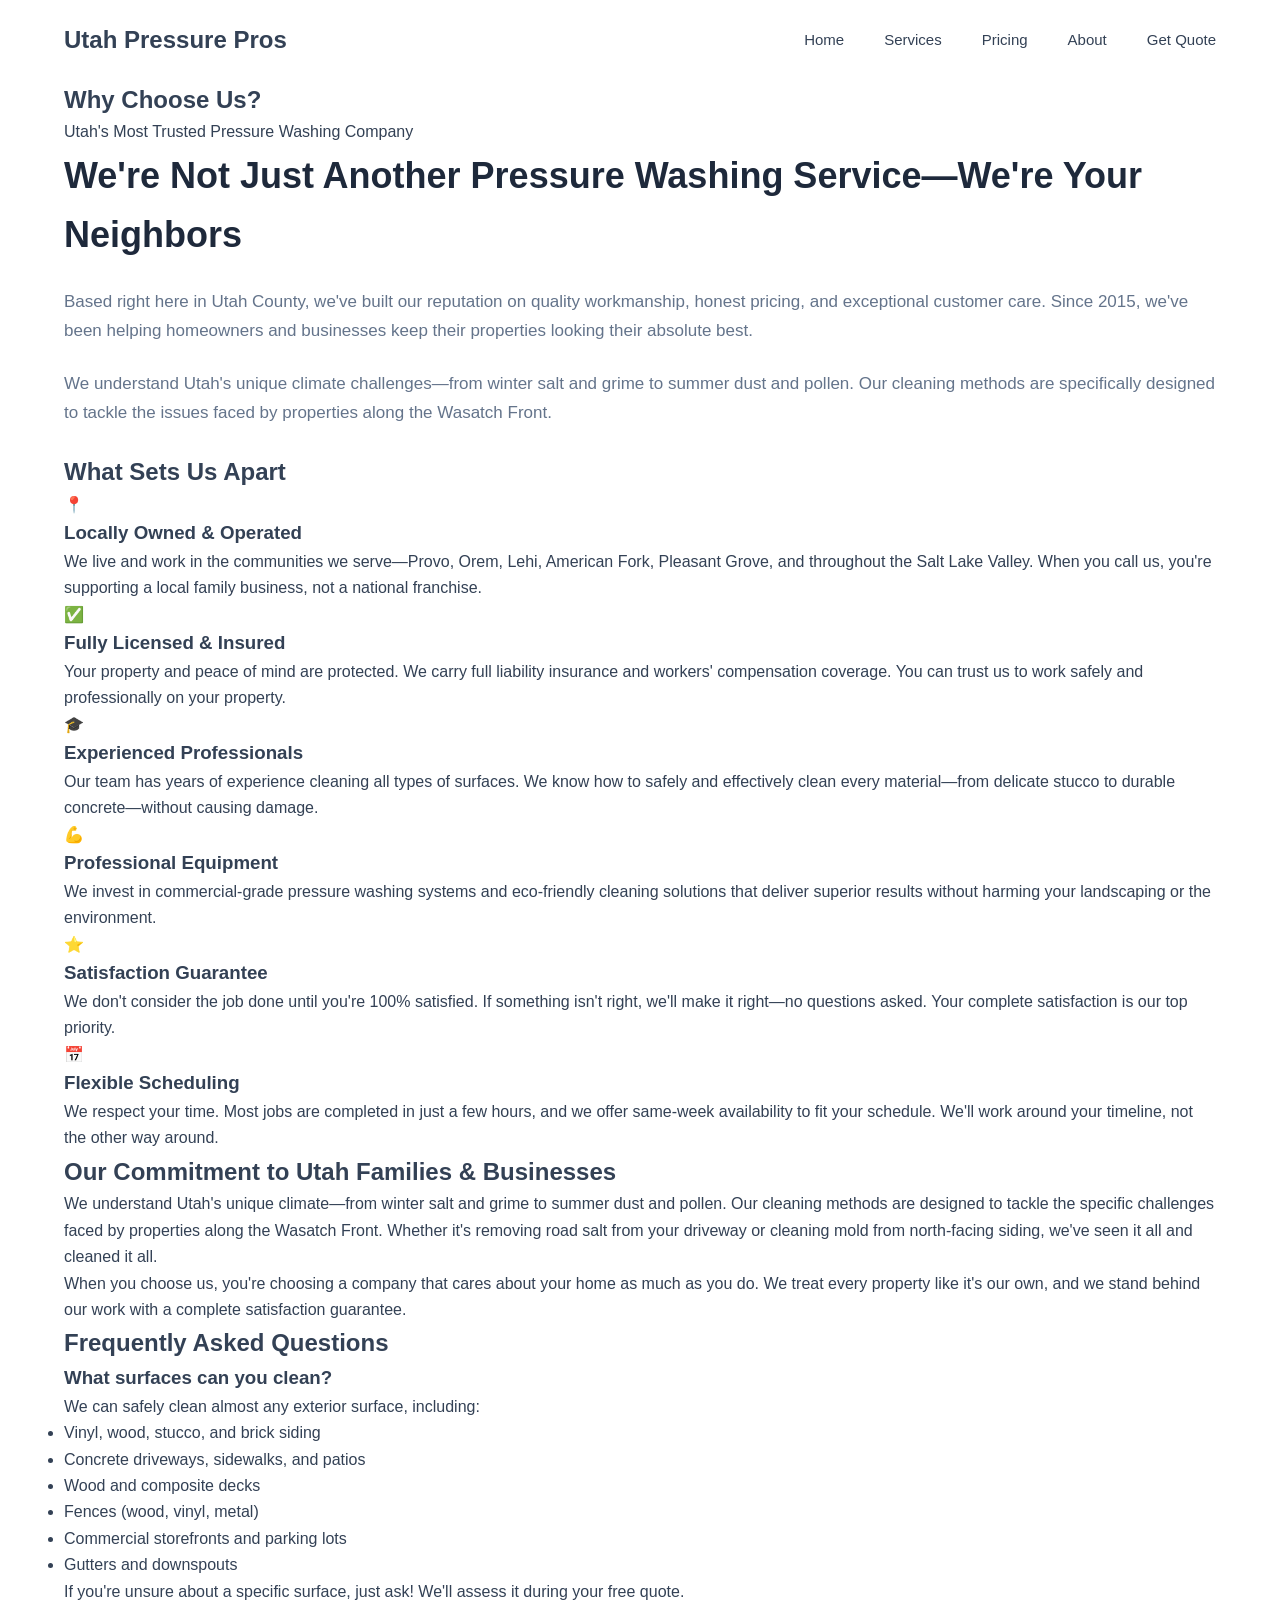
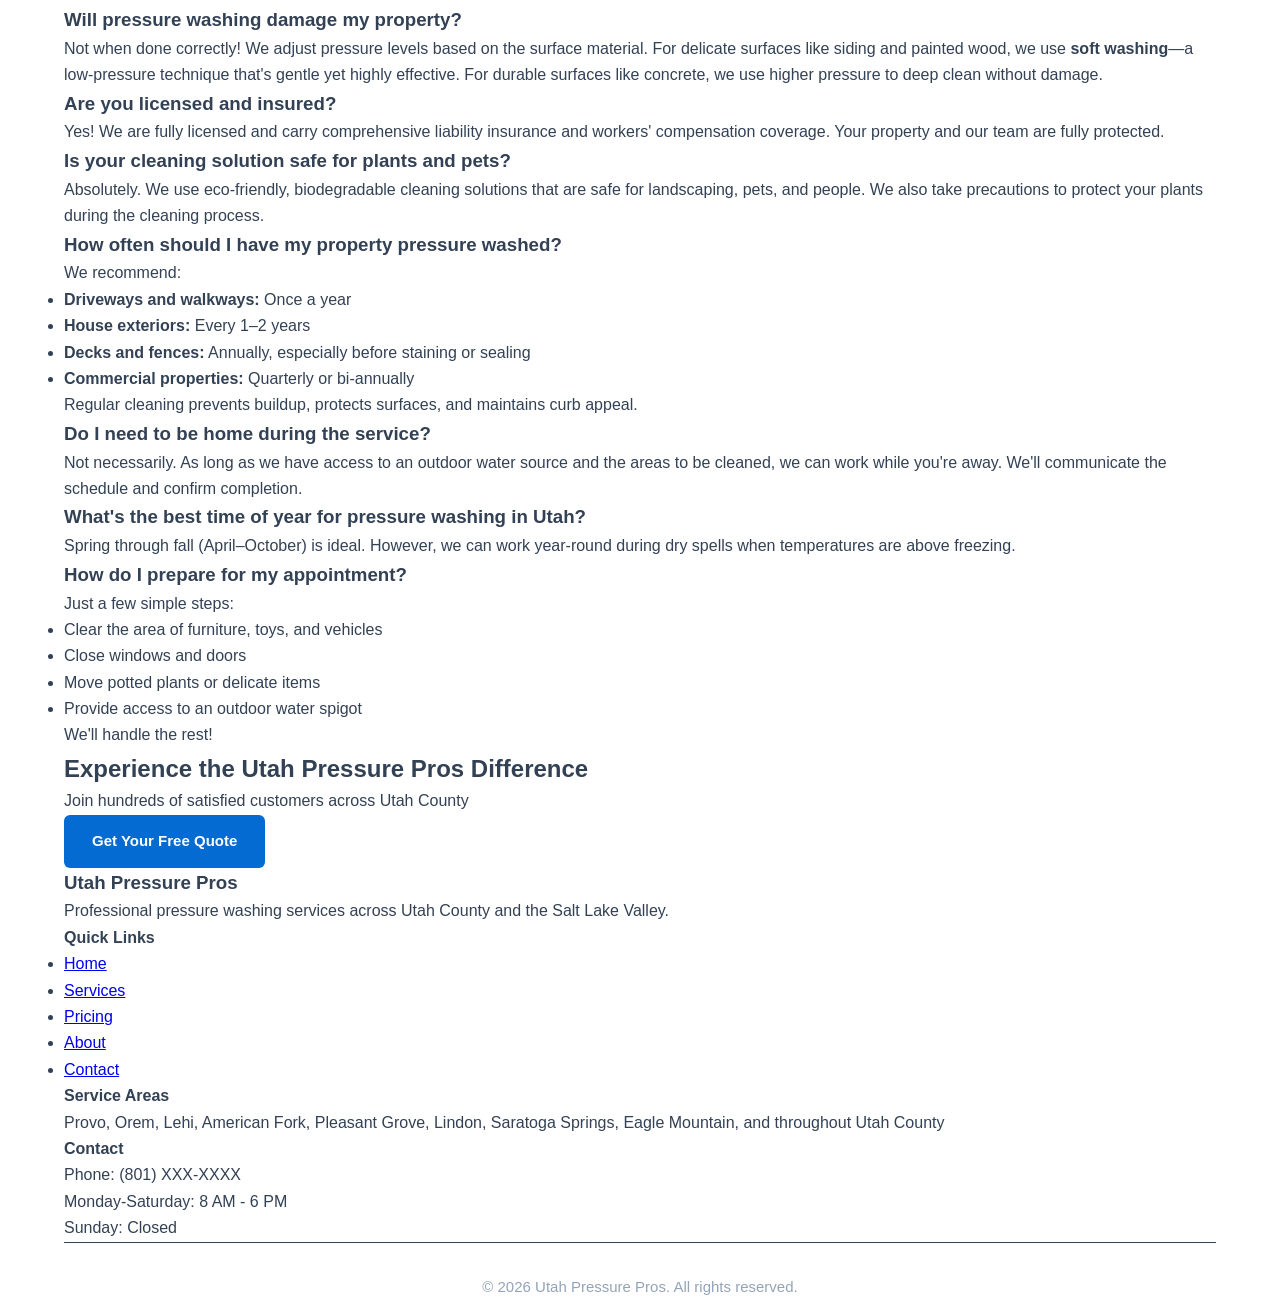
==== about.html @ 3e93fe39 "Initial commit - Utah Pressure Pros website - Professional pressure washing website for Utah County " ====
<!DOCTYPE html>
<html lang="en">
<head>
    <meta charset="UTF-8">
    <meta name="viewport" content="width=device-width, initial-scale=1.0">
    <title>About Us | Licensed Pressure Washing Pros in Utah County</title>
    <meta name="description" content="Utah's trusted pressure washing company. Locally owned, fully licensed & insured. Serving Provo, Orem, Lehi & Salt Lake Valley with pride since 2015.">
    <link rel="stylesheet" href="styles.css">
</head>
<body>
    <!-- Navigation -->
    <nav class="navbar">
        <div class="container">
            <div class="nav-brand">
                <h2>Utah Pressure Pros</h2>
            </div>
            <ul class="nav-menu">
                <li><a href="index.html">Home</a></li>
                <li><a href="services.html">Services</a></li>
                <li><a href="pricing.html">Pricing</a></li>
                <li><a href="about.html" class="active">About</a></li>
                <li><a href="contact.html" class="btn-nav">Get Quote</a></li>
            </ul>
        </div>
    </nav>

    <!-- Page Header -->
    <section class="page-header">
        <div class="container">
            <h1>Why Choose Us?</h1>
            <p>Utah's Most Trusted Pressure Washing Company</p>
        </div>
    </section>

    <!-- About Intro -->
    <section class="about-intro">
        <div class="container">
            <div class="about-content">
                <h2>We're Not Just Another Pressure Washing Service—We're Your Neighbors</h2>
                <p class="about-text">Based right here in Utah County, we've built our reputation on quality workmanship, honest pricing, and exceptional customer care. Since 2015, we've been helping homeowners and businesses keep their properties looking their absolute best.</p>
                <p class="about-text">We understand Utah's unique climate challenges—from winter salt and grime to summer dust and pollen. Our cleaning methods are specifically designed to tackle the issues faced by properties along the Wasatch Front.</p>
            </div>
        </div>
    </section>

    <!-- What Sets Us Apart -->
    <section class="sets-apart">
        <div class="container">
            <h2 class="section-title">What Sets Us Apart</h2>
            <div class="features-list">

                <div class="feature-item">
                    <div class="feature-icon-large">📍</div>
                    <div class="feature-content">
                        <h3>Locally Owned & Operated</h3>
                        <p>We live and work in the communities we serve—Provo, Orem, Lehi, American Fork, Pleasant Grove, and throughout the Salt Lake Valley. When you call us, you're supporting a local family business, not a national franchise.</p>
                    </div>
                </div>

                <div class="feature-item">
                    <div class="feature-icon-large">✅</div>
                    <div class="feature-content">
                        <h3>Fully Licensed & Insured</h3>
                        <p>Your property and peace of mind are protected. We carry full liability insurance and workers' compensation coverage. You can trust us to work safely and professionally on your property.</p>
                    </div>
                </div>

                <div class="feature-item">
                    <div class="feature-icon-large">🎓</div>
                    <div class="feature-content">
                        <h3>Experienced Professionals</h3>
                        <p>Our team has years of experience cleaning all types of surfaces. We know how to safely and effectively clean every material—from delicate stucco to durable concrete—without causing damage.</p>
                    </div>
                </div>

                <div class="feature-item">
                    <div class="feature-icon-large">💪</div>
                    <div class="feature-content">
                        <h3>Professional Equipment</h3>
                        <p>We invest in commercial-grade pressure washing systems and eco-friendly cleaning solutions that deliver superior results without harming your landscaping or the environment.</p>
                    </div>
                </div>

                <div class="feature-item">
                    <div class="feature-icon-large">⭐</div>
                    <div class="feature-content">
                        <h3>Satisfaction Guarantee</h3>
                        <p>We don't consider the job done until you're 100% satisfied. If something isn't right, we'll make it right—no questions asked. Your complete satisfaction is our top priority.</p>
                    </div>
                </div>

                <div class="feature-item">
                    <div class="feature-icon-large">📅</div>
                    <div class="feature-content">
                        <h3>Flexible Scheduling</h3>
                        <p>We respect your time. Most jobs are completed in just a few hours, and we offer same-week availability to fit your schedule. We'll work around your timeline, not the other way around.</p>
                    </div>
                </div>

            </div>
        </div>
    </section>

    <!-- Commitment Section -->
    <section class="commitment">
        <div class="container">
            <h2 class="section-title">Our Commitment to Utah Families & Businesses</h2>
            <div class="commitment-content">
                <p>We understand Utah's unique climate—from winter salt and grime to summer dust and pollen. Our cleaning methods are designed to tackle the specific challenges faced by properties along the Wasatch Front. Whether it's removing road salt from your driveway or cleaning mold from north-facing siding, we've seen it all and cleaned it all.</p>
                <p>When you choose us, you're choosing a company that cares about your home as much as you do. We treat every property like it's our own, and we stand behind our work with a complete satisfaction guarantee.</p>
            </div>
        </div>
    </section>

    <!-- FAQ Section -->
    <section class="faq-section">
        <div class="container">
            <h2 class="section-title">Frequently Asked Questions</h2>

            <div class="faq-list">
                <div class="faq-item">
                    <h3>What surfaces can you clean?</h3>
                    <p>We can safely clean almost any exterior surface, including:</p>
                    <ul>
                        <li>Vinyl, wood, stucco, and brick siding</li>
                        <li>Concrete driveways, sidewalks, and patios</li>
                        <li>Wood and composite decks</li>
                        <li>Fences (wood, vinyl, metal)</li>
                        <li>Commercial storefronts and parking lots</li>
                        <li>Gutters and downspouts</li>
                    </ul>
                    <p>If you're unsure about a specific surface, just ask! We'll assess it during your free quote.</p>
                </div>

                <div class="faq-item">
                    <h3>Will pressure washing damage my property?</h3>
                    <p>Not when done correctly! We adjust pressure levels based on the surface material. For delicate surfaces like siding and painted wood, we use <strong>soft washing</strong>—a low-pressure technique that's gentle yet highly effective. For durable surfaces like concrete, we use higher pressure to deep clean without damage.</p>
                </div>

                <div class="faq-item">
                    <h3>Are you licensed and insured?</h3>
                    <p>Yes! We are fully licensed and carry comprehensive liability insurance and workers' compensation coverage. Your property and our team are fully protected.</p>
                </div>

                <div class="faq-item">
                    <h3>Is your cleaning solution safe for plants and pets?</h3>
                    <p>Absolutely. We use eco-friendly, biodegradable cleaning solutions that are safe for landscaping, pets, and people. We also take precautions to protect your plants during the cleaning process.</p>
                </div>

                <div class="faq-item">
                    <h3>How often should I have my property pressure washed?</h3>
                    <p>We recommend:</p>
                    <ul>
                        <li><strong>Driveways and walkways:</strong> Once a year</li>
                        <li><strong>House exteriors:</strong> Every 1–2 years</li>
                        <li><strong>Decks and fences:</strong> Annually, especially before staining or sealing</li>
                        <li><strong>Commercial properties:</strong> Quarterly or bi-annually</li>
                    </ul>
                    <p>Regular cleaning prevents buildup, protects surfaces, and maintains curb appeal.</p>
                </div>

                <div class="faq-item">
                    <h3>Do I need to be home during the service?</h3>
                    <p>Not necessarily. As long as we have access to an outdoor water source and the areas to be cleaned, we can work while you're away. We'll communicate the schedule and confirm completion.</p>
                </div>

                <div class="faq-item">
                    <h3>What's the best time of year for pressure washing in Utah?</h3>
                    <p>Spring through fall (April–October) is ideal. However, we can work year-round during dry spells when temperatures are above freezing.</p>
                </div>

                <div class="faq-item">
                    <h3>How do I prepare for my appointment?</h3>
                    <p>Just a few simple steps:</p>
                    <ul>
                        <li>Clear the area of furniture, toys, and vehicles</li>
                        <li>Close windows and doors</li>
                        <li>Move potted plants or delicate items</li>
                        <li>Provide access to an outdoor water spigot</li>
                    </ul>
                    <p>We'll handle the rest!</p>
                </div>
            </div>
        </div>
    </section>

    <!-- CTA Section -->
    <section class="cta">
        <div class="container">
            <h2>Experience the Utah Pressure Pros Difference</h2>
            <p>Join hundreds of satisfied customers across Utah County</p>
            <a href="contact.html" class="btn btn-primary btn-large">Get Your Free Quote</a>
        </div>
    </section>

    <!-- Footer -->
    <footer class="footer">
        <div class="container">
            <div class="footer-content">
                <div class="footer-section">
                    <h3>Utah Pressure Pros</h3>
                    <p>Professional pressure washing services across Utah County and the Salt Lake Valley.</p>
                </div>
                <div class="footer-section">
                    <h4>Quick Links</h4>
                    <ul>
                        <li><a href="index.html">Home</a></li>
                        <li><a href="services.html">Services</a></li>
                        <li><a href="pricing.html">Pricing</a></li>
                        <li><a href="about.html">About</a></li>
                        <li><a href="contact.html">Contact</a></li>
                    </ul>
                </div>
                <div class="footer-section">
                    <h4>Service Areas</h4>
                    <p>Provo, Orem, Lehi, American Fork, Pleasant Grove, Lindon, Saratoga Springs, Eagle Mountain, and throughout Utah County</p>
                </div>
                <div class="footer-section">
                    <h4>Contact</h4>
                    <p>Phone: (801) XXX-XXXX</p>
                    <p>Monday-Saturday: 8 AM - 6 PM</p>
                    <p>Sunday: Closed</p>
                </div>
            </div>
            <div class="footer-bottom">
                <p>&copy; 2026 Utah Pressure Pros. All rights reserved.</p>
            </div>
        </div>
    </footer>
</body>
</html>
---- styles.css ----
/* Reset & Base Styles */
* {
    margin: 0;
    padding: 0;
    box-sizing: border-box;
}

html {
    scroll-behavior: smooth;
}

body {
    font-family: -apple-system, BlinkMacSystemFont, 'Segoe UI', Roboto, 'Helvetica Neue', Arial, sans-serif;
    line-height: 1.65;
    color: #334155;
    background-color: #ffffff;
}

.container {
    max-width: 1200px;
    margin: 0 auto;
    padding: 0 24px;
}

/* Navigation */
.main-header {
    background: #ffffff;
    box-shadow: 0 2px 8px rgba(0, 0, 0, 0.08);
    position: sticky;
    top: 0;
    z-index: 1000;
}

.navbar {
    padding: 1.25rem 0;
}

.navbar .container {
    display: flex;
    justify-content: space-between;
    align-items: center;
}

.nav-brand {
    display: flex;
    flex-direction: column;
}

.logo {
    font-size: 1.75rem;
    font-weight: 700;
    color: #046bd2;
    margin-bottom: 0.25rem;
}

.tagline {
    font-size: 0.875rem;
    color: #64748b;
    font-weight: 500;
}

.nav-menu {
    display: flex;
    list-style: none;
    gap: 2.5rem;
    align-items: center;
}

.nav-menu a {
    color: #334155;
    text-decoration: none;
    font-weight: 500;
    transition: color 0.3s;
    font-size: 0.9375rem;
}

.nav-menu a:hover {
    color: #046bd2;
}

/* Buttons */
.btn {
    display: inline-block;
    padding: 0.875rem 1.75rem;
    font-size: 0.9375rem;
    font-weight: 600;
    text-decoration: none;
    border-radius: 6px;
    transition: all 0.3s;
    border: none;
    cursor: pointer;
    text-align: center;
}

.btn-primary {
    background: #046bd2;
    color: #ffffff;
}

.btn-primary:hover {
    background: #0354a6;
    transform: translateY(-1px);
    box-shadow: 0 4px 12px rgba(4, 107, 210, 0.3);
}

.btn-hero {
    background: #046bd2;
    color: #ffffff;
    padding: 1rem 2.5rem;
    font-size: 1.0625rem;
}

.btn-hero:hover {
    background: #0354a6;
    transform: translateY(-2px);
    box-shadow: 0 6px 20px rgba(4, 107, 210, 0.4);
}

.btn-outline {
    background: transparent;
    color: #ffffff;
    border: 2px solid #ffffff;
    padding: 1rem 2.5rem;
    font-size: 1.0625rem;
}

.btn-outline:hover {
    background: #ffffff;
    color: #046bd2;
}

.btn-plan {
    width: 100%;
    background: transparent;
    color: #046bd2;
    border: 2px solid #046bd2;
    padding: 0.875rem 1.5rem;
}

.btn-plan:hover {
    background: #046bd2;
    color: #ffffff;
}

.btn-plan-popular {
    width: 100%;
    background: #046bd2;
    color: #ffffff;
    padding: 0.875rem 1.5rem;
}

.btn-plan-popular:hover {
    background: #0354a6;
}

.btn-submit {
    width: 100%;
    background: #046bd2;
    color: #ffffff;
    padding: 1rem 2rem;
    font-size: 1.0625rem;
}

.btn-submit:hover {
    background: #0354a6;
    transform: translateY(-2px);
    box-shadow: 0 4px 12px rgba(4, 107, 210, 0.3);
}

/* Hero Banner */
.hero-banner {
    background: linear-gradient(135deg, #046bd2 0%, #0354a6 100%);
    padding: 6rem 0;
    position: relative;
    overflow: hidden;
}

.hero-overlay {
    position: absolute;
    top: 0;
    left: 0;
    right: 0;
    bottom: 0;
    background: rgba(4, 107, 210, 0.9);
}

.hero-banner .container {
    position: relative;
    z-index: 2;
}

.hero-content {
    max-width: 750px;
    margin: 0 auto;
    text-align: center;
}

.hero-title {
    font-size: 3.25rem;
    font-weight: 700;
    color: #ffffff;
    margin-bottom: 1.5rem;
    line-height: 1.15;
}

.hero-subtitle {
    font-size: 1.25rem;
    color: rgba(255, 255, 255, 0.95);
    margin-bottom: 2.5rem;
    line-height: 1.6;
}

.hero-cta {
    display: flex;
    gap: 1.25rem;
    justify-content: center;
    margin-bottom: 3rem;
}

.hero-badges {
    display: flex;
    gap: 2rem;
    justify-content: center;
    flex-wrap: wrap;
}

.badge {
    background: rgba(255, 255, 255, 0.15);
    padding: 0.75rem 1.5rem;
    border-radius: 6px;
    color: #ffffff;
    font-size: 0.9375rem;
    backdrop-filter: blur(10px);
}

/* Section Intro */
.section-intro {
    text-align: center;
    max-width: 700px;
    margin: 0 auto 4rem;
}

.section-intro h2 {
    font-size: 2.5rem;
    font-weight: 700;
    color: #1e293b;
    margin-bottom: 1rem;
}

.section-intro p {
    font-size: 1.125rem;
    color: #64748b;
}

/* Services Overview */
.services-overview {
    padding: 5rem 0;
    background: #F0F5FA;
}

.services-grid {
    display: grid;
    grid-template-columns: repeat(auto-fit, minmax(340px, 1fr));
    gap: 2rem;
}

.service-box {
    background: #ffffff;
    padding: 2.5rem;
    border-radius: 8px;
    box-shadow: 0 2px 8px rgba(0, 0, 0, 0.08);
    transition: all 0.3s;
    position: relative;
}

.service-box:hover {
    transform: translateY(-4px);
    box-shadow: 0 8px 24px rgba(0, 0, 0, 0.12);
}

.service-box.featured {
    border: 2px solid #046bd2;
}

.popular-badge {
    position: absolute;
    top: -12px;
    left: 50%;
    transform: translateX(-50%);
    background: #046bd2;
    color: #ffffff;
    padding: 0.375rem 1rem;
    border-radius: 20px;
    font-size: 0.8125rem;
    font-weight: 600;
}

.service-icon-wrap {
    margin-bottom: 1.5rem;
}

.service-number {
    width: 50px;
    height: 50px;
    background: #F0F5FA;
    color: #046bd2;
    border-radius: 50%;
    display: flex;
    align-items: center;
    justify-content: center;
    font-size: 1.25rem;
    font-weight: 700;
}

.service-box h3 {
    font-size: 1.5rem;
    font-weight: 600;
    color: #1e293b;
    margin-bottom: 1rem;
}

.service-box p {
    color: #64748b;
    margin-bottom: 1.5rem;
    line-height: 1.65;
}

.service-features {
    list-style: none;
    margin-bottom: 1.5rem;
}

.service-features li {
    padding: 0.5rem 0;
    padding-left: 1.75rem;
    position: relative;
    color: #475569;
}

.service-features li::before {
    content: '✓';
    position: absolute;
    left: 0;
    color: #046bd2;
    font-weight: 700;
}

.service-price {
    font-size: 1.25rem;
    font-weight: 700;
    color: #046bd2;
    margin-bottom: 1rem;
}

.service-link {
    color: #046bd2;
    text-decoration: none;
    font-weight: 600;
    transition: color 0.3s;
}

.service-link:hover {
    color: #0354a6;
}

/* Why Choose Us */
.why-choose {
    padding: 5rem 0;
    background: #ffffff;
}

.reasons-grid {
    display: grid;
    grid-template-columns: repeat(auto-fit, minmax(320px, 1fr));
    gap: 2.5rem;
}

.reason-card {
    text-align: center;
    padding: 2rem;
}

.reason-icon {
    width: 60px;
    height: 60px;
    background: #046bd2;
    color: #ffffff;
    border-radius: 50%;
    display: flex;
    align-items: center;
    justify-content: center;
    font-size: 1.75rem;
    font-weight: 700;
    margin: 0 auto 1.5rem;
}

.reason-card h3 {
    font-size: 1.25rem;
    font-weight: 600;
    color: #1e293b;
    margin-bottom: 0.75rem;
}

.reason-card p {
    color: #64748b;
    line-height: 1.65;
}

/* Pricing Plans */
.pricing-plans {
    padding: 5rem 0;
    background: #F0F5FA;
}

.pricing-grid {
    display: grid;
    grid-template-columns: repeat(auto-fit, minmax(320px, 1fr));
    gap: 2rem;
    margin-bottom: 3rem;
}

.pricing-card {
    background: #ffffff;
    border-radius: 8px;
    padding: 2.5rem;
    box-shadow: 0 2px 8px rgba(0, 0, 0, 0.08);
    transition: all 0.3s;
    position: relative;
}

.pricing-card:hover {
    transform: translateY(-4px);
    box-shadow: 0 8px 24px rgba(0, 0, 0, 0.12);
}

.pricing-card.popular {
    border: 2px solid #046bd2;
    transform: scale(1.05);
}

.pricing-card.popular:hover {
    transform: scale(1.05) translateY(-4px);
}

.popular-tag {
    position: absolute;
    top: -12px;
    left: 50%;
    transform: translateX(-50%);
    background: #046bd2;
    color: #ffffff;
    padding: 0.375rem 1rem;
    border-radius: 20px;
    font-size: 0.8125rem;
    font-weight: 600;
}

.plan-header {
    text-align: center;
    margin-bottom: 2rem;
    padding-bottom: 2rem;
    border-bottom: 1px solid #e2e8f0;
}

.plan-header h3 {
    font-size: 1.5rem;
    font-weight: 600;
    color: #1e293b;
    margin-bottom: 1.5rem;
}

.plan-price {
    display: flex;
    align-items: baseline;
    justify-content: center;
    gap: 0.25rem;
}

.currency {
    font-size: 1.5rem;
    font-weight: 600;
    color: #046bd2;
}

.amount {
    font-size: 2.5rem;
    font-weight: 700;
    color: #046bd2;
}

.period {
    font-size: 0.9375rem;
    color: #64748b;
}

.plan-features {
    list-style: none;
    margin-bottom: 2rem;
}

.plan-features li {
    padding: 0.75rem 0;
    padding-left: 1.75rem;
    position: relative;
    color: #475569;
}

.plan-features li::before {
    content: '✓';
    position: absolute;
    left: 0;
    color: #046bd2;
    font-weight: 700;
}

.pricing-note {
    background: #ffffff;
    padding: 2rem;
    border-radius: 8px;
    text-align: center;
    max-width: 800px;
    margin: 0 auto;
}

.pricing-note p {
    color: #475569;
    line-height: 1.65;
}

/* Testimonials */
.testimonials {
    padding: 5rem 0;
    background: #ffffff;
}

.testimonials-grid {
    display: grid;
    grid-template-columns: repeat(auto-fit, minmax(350px, 1fr));
    gap: 2rem;
}

.testimonial-card {
    background: #F0F5FA;
    padding: 2.5rem;
    border-radius: 8px;
    box-shadow: 0 2px 8px rgba(0, 0, 0, 0.05);
}

.testimonial-rating {
    color: #fbbf24;
    font-size: 1.25rem;
    margin-bottom: 1rem;
}

.testimonial-text {
    font-size: 1.0625rem;
    color: #475569;
    line-height: 1.7;
    margin-bottom: 1.5rem;
}

.testimonial-author {
    display: flex;
    flex-direction: column;
}

.testimonial-author strong {
    color: #1e293b;
    font-weight: 600;
    margin-bottom: 0.25rem;
}

.testimonial-author span {
    color: #64748b;
    font-size: 0.9375rem;
}

/* About Section */
.about-section {
    padding: 5rem 0;
    background: #F0F5FA;
}

.about-grid {
    display: grid;
    grid-template-columns: 1fr 1fr;
    gap: 4rem;
    align-items: center;
}

.about-content h2 {
    font-size: 2.25rem;
    font-weight: 700;
    color: #1e293b;
    margin-bottom: 1.5rem;
}

.about-content p {
    color: #64748b;
    line-height: 1.7;
    margin-bottom: 1.5rem;
    font-size: 1.0625rem;
}

.about-stats {
    display: grid;
    grid-template-columns: repeat(3, 1fr);
    gap: 2rem;
    margin: 2.5rem 0;
    padding: 2rem;
    background: #ffffff;
    border-radius: 8px;
}

.stat {
    text-align: center;
}

.stat-number {
    font-size: 2.5rem;
    font-weight: 700;
    color: #046bd2;
    margin-bottom: 0.5rem;
}

.stat-label {
    font-size: 0.9375rem;
    color: #64748b;
    font-weight: 500;
}

.about-list {
    list-style: none;
    margin-top: 2rem;
}

.about-list li {
    padding: 0.625rem 0;
    padding-left: 1.75rem;
    position: relative;
    color: #475569;
}

.about-list li::before {
    content: '✓';
    position: absolute;
    left: 0;
    color: #046bd2;
    font-weight: 700;
    font-size: 1.125rem;
}

/* Contact Section */
.contact-section {
    padding: 5rem 0;
    background: #ffffff;
}

.contact-wrapper {
    display: grid;
    grid-template-columns: 1fr 1.5fr;
    gap: 4rem;
}

.contact-info h2 {
    font-size: 2.25rem;
    font-weight: 700;
    color: #1e293b;
    margin-bottom: 1rem;
}

.contact-info p {
    color: #64748b;
    line-height: 1.65;
    margin-bottom: 2.5rem;
}

.contact-details {
    display: flex;
    flex-direction: column;
    gap: 1.5rem;
}

.contact-item strong {
    display: block;
    color: #1e293b;
    font-weight: 600;
    margin-bottom: 0.5rem;
}

.contact-item p {
    color: #64748b;
    margin: 0;
}

.contact-form-wrapper {
    background: #F0F5FA;
    padding: 2.5rem;
    border-radius: 8px;
}

.contact-form {
    display: flex;
    flex-direction: column;
    gap: 1.5rem;
}

.form-row {
    display: grid;
    grid-template-columns: 1fr 1fr;
    gap: 1.5rem;
}

.form-field {
    display: flex;
    flex-direction: column;
}

.form-field label {
    font-weight: 600;
    color: #1e293b;
    margin-bottom: 0.5rem;
    font-size: 0.9375rem;
}

.form-field input,
.form-field select,
.form-field textarea {
    padding: 0.875rem;
    border: 1px solid #cbd5e0;
    border-radius: 6px;
    font-size: 1rem;
    font-family: inherit;
    background: #ffffff;
    transition: border-color 0.3s;
}

.form-field input:focus,
.form-field select:focus,
.form-field textarea:focus {
    outline: none;
    border-color: #046bd2;
}

.form-field textarea {
    resize: vertical;
}

/* Footer */
.main-footer {
    background: #1e293b;
    color: #cbd5e0;
    padding: 3.5rem 0 1.5rem;
}

.footer-grid {
    display: grid;
    grid-template-columns: 2fr 1fr 1fr 1fr;
    gap: 3rem;
    margin-bottom: 2.5rem;
}

.footer-col h3 {
    color: #ffffff;
    font-size: 1.5rem;
    margin-bottom: 1rem;
}

.footer-col h4 {
    color: #ffffff;
    font-size: 1.125rem;
    margin-bottom: 1rem;
    font-weight: 600;
}

.footer-col p {
    color: #94a3b8;
    line-height: 1.7;
    margin-bottom: 0.75rem;
}

.footer-contact {
    margin-top: 1.5rem;
}

.footer-col ul {
    list-style: none;
}

.footer-col ul li {
    margin-bottom: 0.625rem;
}

.footer-col ul li a {
    color: #94a3b8;
    text-decoration: none;
    transition: color 0.3s;
}

.footer-col ul li a:hover {
    color: #ffffff;
}

.footer-bottom {
    text-align: center;
    padding-top: 2rem;
    border-top: 1px solid #334155;
}

.footer-bottom p {
    color: #94a3b8;
    font-size: 0.9375rem;
}

/* Responsive Design */
@media (max-width: 968px) {
    .hero-title {
        font-size: 2.5rem;
    }

    .section-intro h2 {
        font-size: 2rem;
    }

    .hero-cta {
        flex-direction: column;
    }

    .services-grid,
    .reasons-grid,
    .pricing-grid,
    .testimonials-grid {
        grid-template-columns: 1fr;
    }

    .about-grid,
    .contact-wrapper {
        grid-template-columns: 1fr;
    }

    .about-stats {
        grid-template-columns: 1fr;
    }

    .footer-grid {
        grid-template-columns: 1fr 1fr;
    }

    .form-row {
        grid-template-columns: 1fr;
    }

    .pricing-card.popular {
        transform: scale(1);
    }

    .pricing-card.popular:hover {
        transform: translateY(-4px);
    }
}

@media (max-width: 640px) {
    .hero-title {
        font-size: 2rem;
    }

    .hero-subtitle {
        font-size: 1.0625rem;
    }

    .nav-menu {
        gap: 1rem;
        font-size: 0.875rem;
    }

    .section-intro h2 {
        font-size: 1.75rem;
    }

    .hero-badges {
        flex-direction: column;
        gap: 1rem;
    }

    .footer-grid {
        grid-template-columns: 1fr;
    }

    .contact-form-wrapper {
        padding: 1.5rem;
    }
}
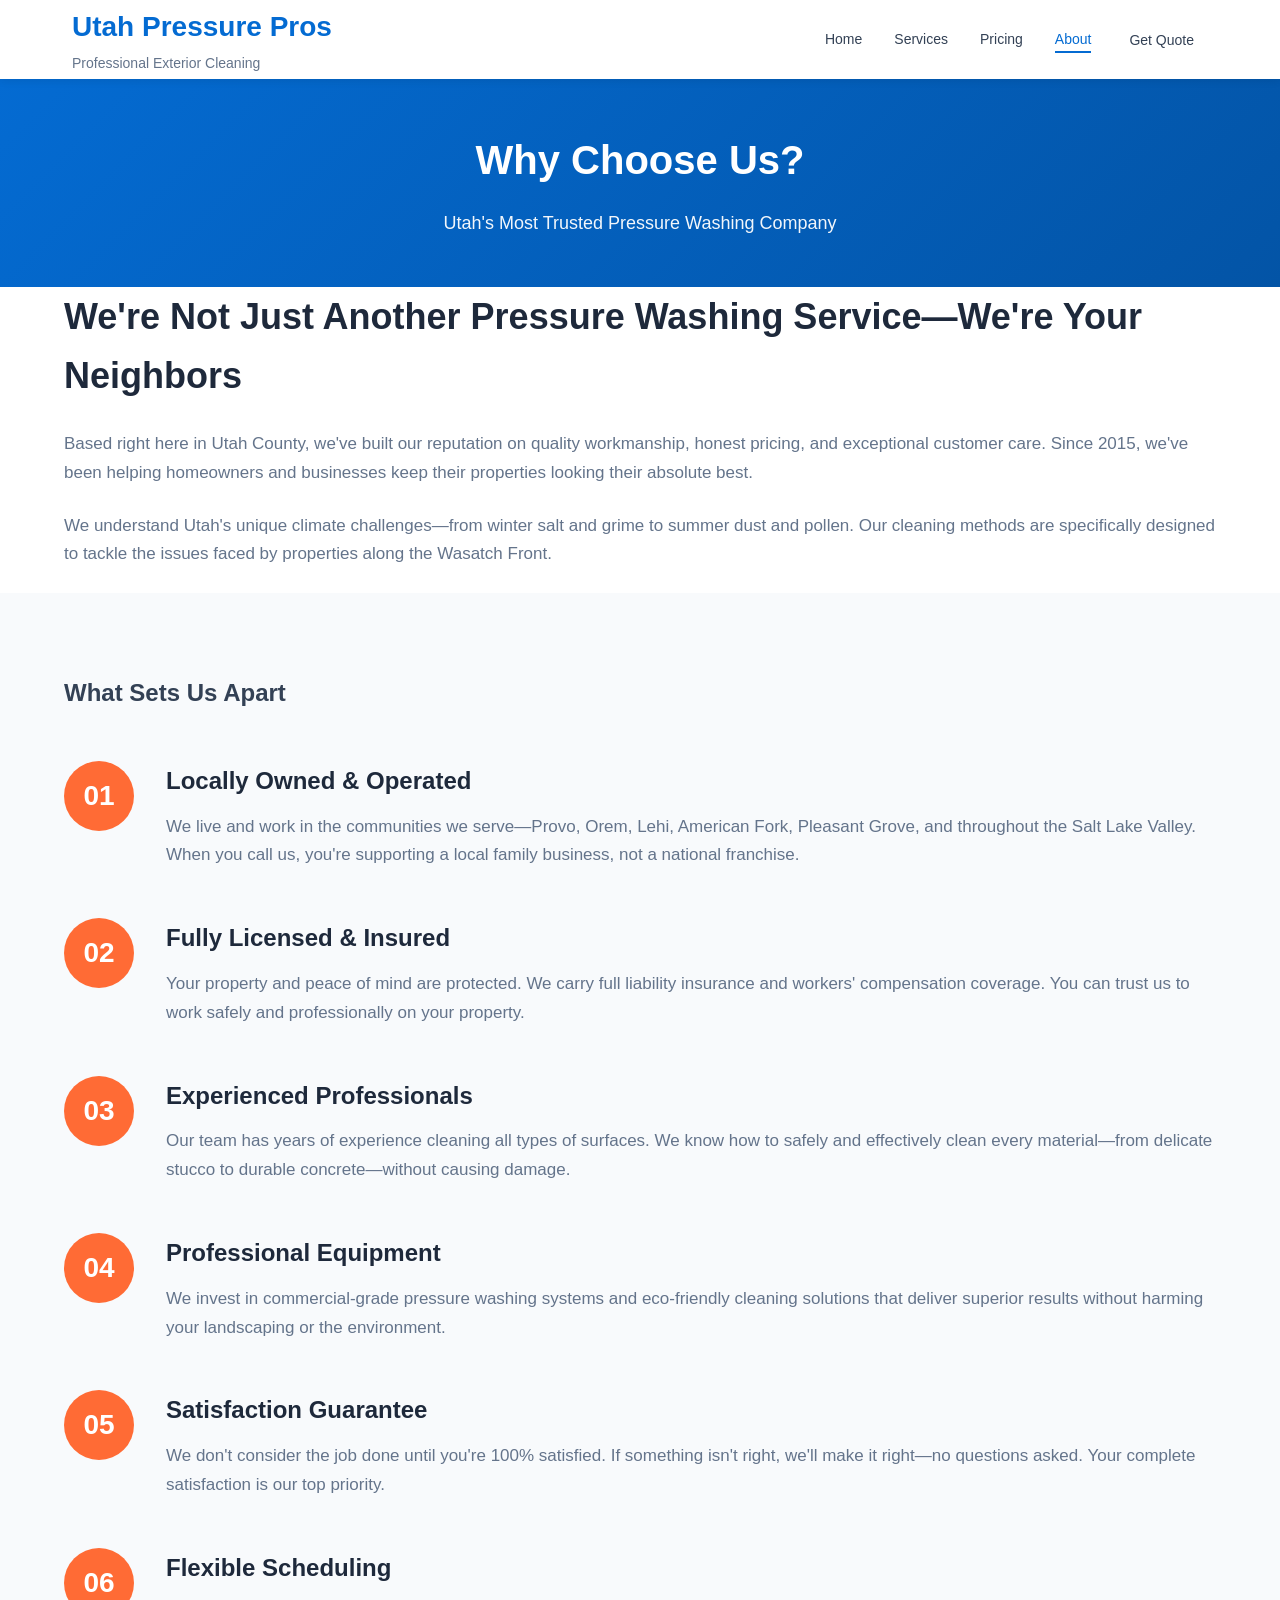
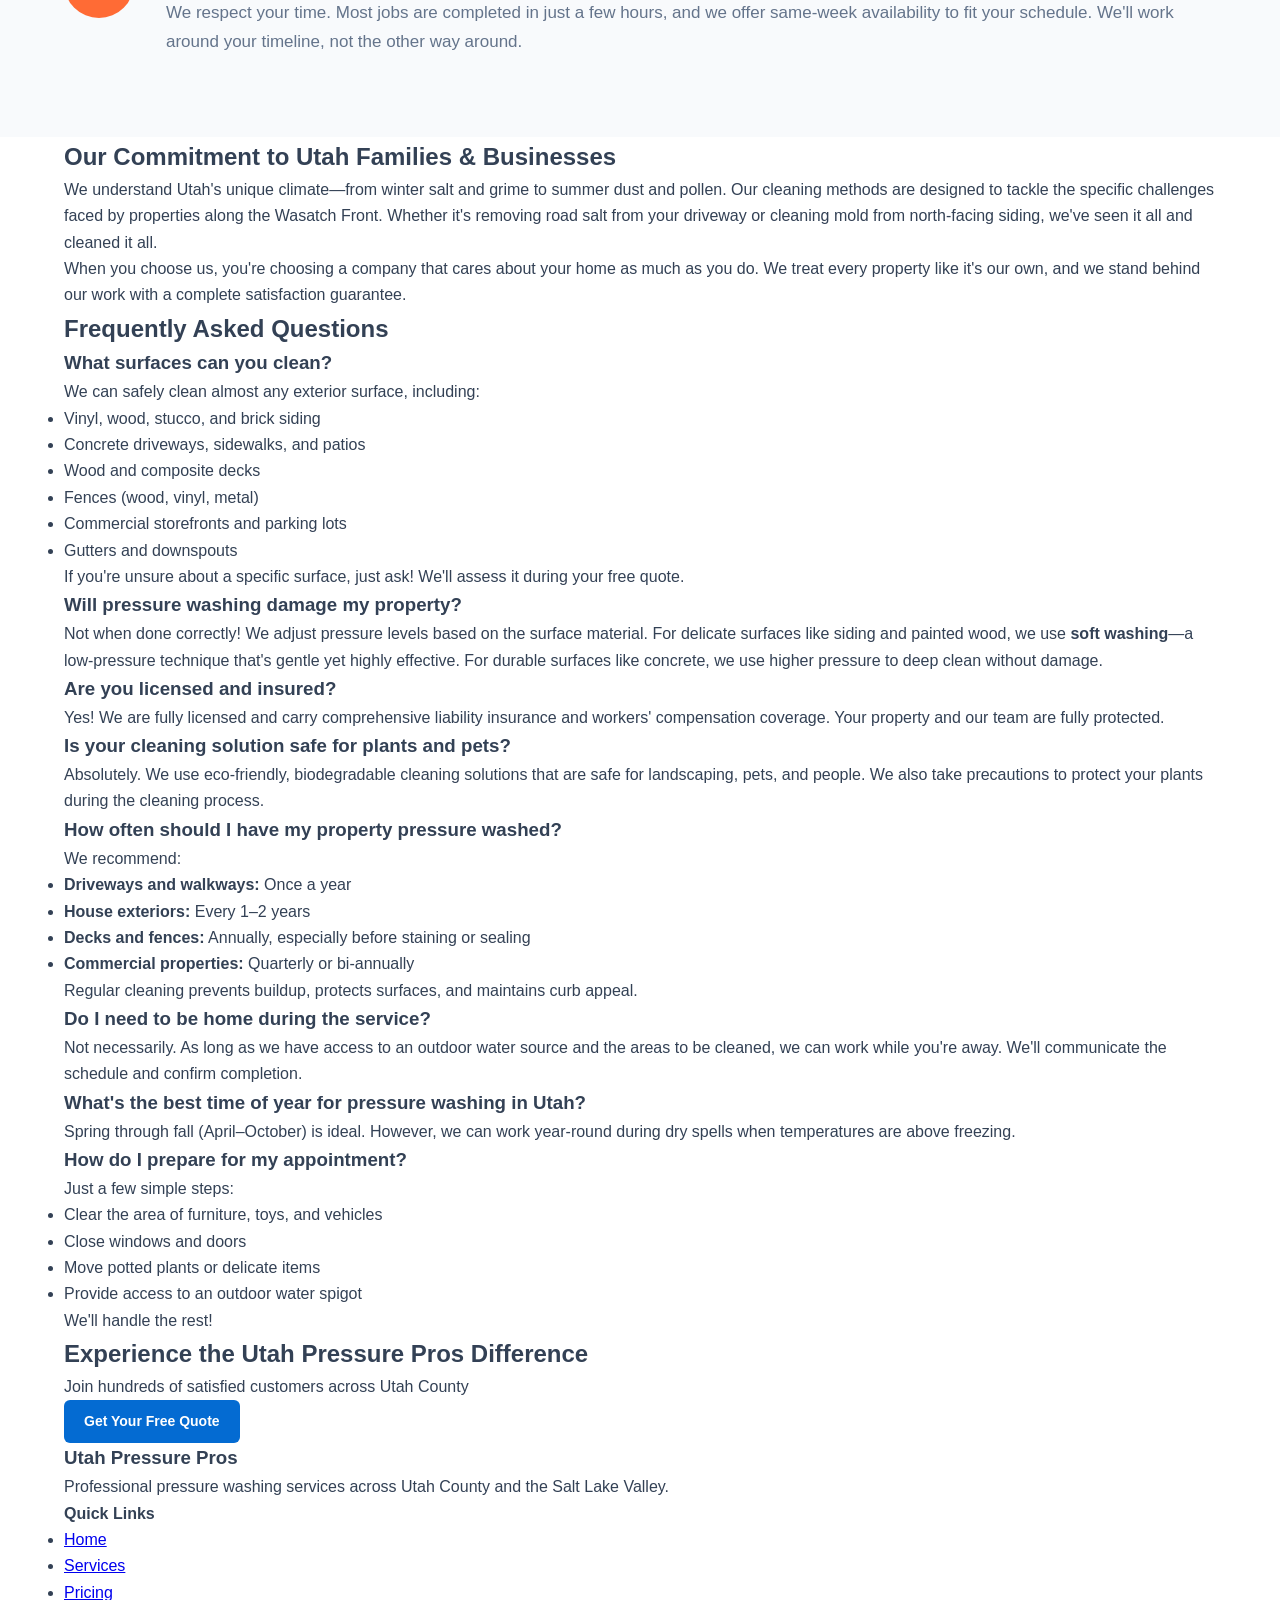
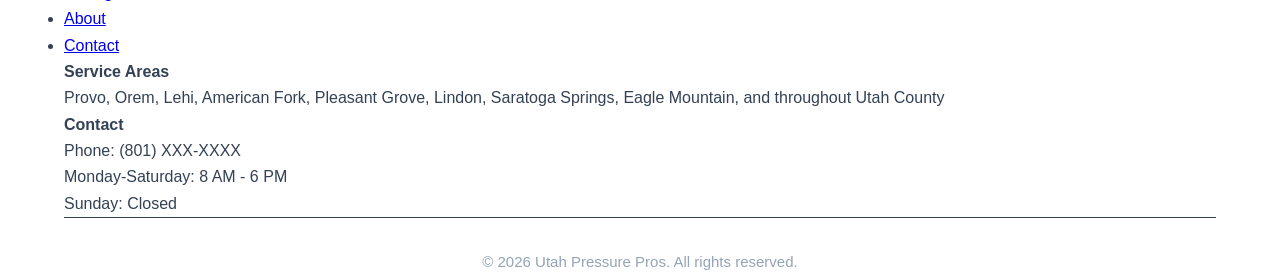
==== commit 8f5d393f: "Add orange as secondary brand color and improve navigation consistency - Added orange (#ff6b35) as s" ====
--- a/about.html
+++ b/about.html
@@ -8,21 +8,24 @@
     <link rel="stylesheet" href="styles.css">
 </head>
 <body>
-    <!-- Navigation -->
-    <nav class="navbar">
-        <div class="container">
-            <div class="nav-brand">
-                <h2>Utah Pressure Pros</h2>
-            </div>
-            <ul class="nav-menu">
-                <li><a href="index.html">Home</a></li>
-                <li><a href="services.html">Services</a></li>
-                <li><a href="pricing.html">Pricing</a></li>
-                <li><a href="about.html" class="active">About</a></li>
-                <li><a href="contact.html" class="btn-nav">Get Quote</a></li>
-            </ul>
-        </div>
-    </nav>
+    <!-- Header & Navigation -->
+    <header class="main-header">
+        <nav class="navbar">
+            <div class="container">
+                <div class="nav-brand">
+                    <h1 class="logo">Utah Pressure Pros</h1>
+                    <p class="tagline">Professional Exterior Cleaning</p>
+                </div>
+                <ul class="nav-menu">
+                    <li><a href="index.html">Home</a></li>
+                    <li><a href="services.html">Services</a></li>
+                    <li><a href="pricing.html">Pricing</a></li>
+                    <li><a href="about.html" class="active">About</a></li>
+                    <li><a href="contact.html" class="btn btn-outline">Get Quote</a></li>
+                </ul>
+            </div>
+        </nav>
+    </header>
 
     <!-- Page Header -->
     <section class="page-header">
@@ -50,7 +53,7 @@
             <div class="features-list">
 
                 <div class="feature-item">
-                    <div class="feature-icon-large">📍</div>
+                    <div class="feature-icon-large">01</div>
                     <div class="feature-content">
                         <h3>Locally Owned & Operated</h3>
                         <p>We live and work in the communities we serve—Provo, Orem, Lehi, American Fork, Pleasant Grove, and throughout the Salt Lake Valley. When you call us, you're supporting a local family business, not a national franchise.</p>
@@ -58,7 +61,7 @@
                 </div>
 
                 <div class="feature-item">
-                    <div class="feature-icon-large">✅</div>
+                    <div class="feature-icon-large">02</div>
                     <div class="feature-content">
                         <h3>Fully Licensed & Insured</h3>
                         <p>Your property and peace of mind are protected. We carry full liability insurance and workers' compensation coverage. You can trust us to work safely and professionally on your property.</p>
@@ -66,7 +69,7 @@
                 </div>
 
                 <div class="feature-item">
-                    <div class="feature-icon-large">🎓</div>
+                    <div class="feature-icon-large">03</div>
                     <div class="feature-content">
                         <h3>Experienced Professionals</h3>
                         <p>Our team has years of experience cleaning all types of surfaces. We know how to safely and effectively clean every material—from delicate stucco to durable concrete—without causing damage.</p>
@@ -74,7 +77,7 @@
                 </div>
 
                 <div class="feature-item">
-                    <div class="feature-icon-large">💪</div>
+                    <div class="feature-icon-large">04</div>
                     <div class="feature-content">
                         <h3>Professional Equipment</h3>
                         <p>We invest in commercial-grade pressure washing systems and eco-friendly cleaning solutions that deliver superior results without harming your landscaping or the environment.</p>
@@ -82,7 +85,7 @@
                 </div>
 
                 <div class="feature-item">
-                    <div class="feature-icon-large">⭐</div>
+                    <div class="feature-icon-large">05</div>
                     <div class="feature-content">
                         <h3>Satisfaction Guarantee</h3>
                         <p>We don't consider the job done until you're 100% satisfied. If something isn't right, we'll make it right—no questions asked. Your complete satisfaction is our top priority.</p>
@@ -90,7 +93,7 @@
                 </div>
 
                 <div class="feature-item">
-                    <div class="feature-icon-large">📅</div>
+                    <div class="feature-icon-large">06</div>
                     <div class="feature-content">
                         <h3>Flexible Scheduling</h3>
                         <p>We respect your time. Most jobs are completed in just a few hours, and we offer same-week availability to fit your schedule. We'll work around your timeline, not the other way around.</p>
--- a/styles.css
+++ b/styles.css
@@ -5,12 +5,19 @@
     box-sizing: border-box;
 }
 
+:root {
+    --primary-blue: #046bd2;
+    --primary-blue-dark: #0354a6;
+    --secondary-orange: #ff6b35;
+    --secondary-orange-dark: #e85a28;
+}
+
 html {
     scroll-behavior: smooth;
 }
 
 body {
-    font-family: -apple-system, BlinkMacSystemFont, 'Segoe UI', Roboto, 'Helvetica Neue', Arial, sans-serif;
+    font-family: 'Inter', -apple-system, BlinkMacSystemFont, 'Segoe UI', 'Roboto', 'Oxygen', 'Ubuntu', 'Cantarell', sans-serif;
     line-height: 1.65;
     color: #334155;
     background-color: #ffffff;
@@ -32,13 +39,14 @@
 }
 
 .navbar {
-    padding: 1.25rem 0;
+    padding: 0.25rem 0;
 }
 
 .navbar .container {
     display: flex;
     justify-content: space-between;
     align-items: center;
+    padding: 0 2rem;
 }
 
 .nav-brand {
@@ -50,19 +58,19 @@
     font-size: 1.75rem;
     font-weight: 700;
     color: #046bd2;
-    margin-bottom: 0.25rem;
+    margin-bottom: 0.125rem;
 }
 
 .tagline {
     font-size: 0.875rem;
     color: #64748b;
-    font-weight: 500;
+    font-weight: 400;
 }
 
 .nav-menu {
     display: flex;
     list-style: none;
-    gap: 2.5rem;
+    gap: 2rem;
     align-items: center;
 }
 
@@ -70,19 +78,39 @@
     color: #334155;
     text-decoration: none;
     font-weight: 500;
-    transition: color 0.3s;
-    font-size: 0.9375rem;
+    transition: all 0.3s;
+    font-size: 0.875rem;
+    padding-bottom: 0.25rem;
+    border-bottom: 2px solid transparent;
 }
 
 .nav-menu a:hover {
+    color: #046bd2;
+}
+
+.nav-menu a.active {
+    color: #046bd2;
+    border-bottom: 2px solid #046bd2;
+}
+
+.nav-menu li:has(a.btn) {
+    margin-left: -0.5rem;
+}
+
+.nav-menu a.btn {
+    padding: 0.375rem 0.75rem;
+    border-bottom: none;
+}
+
+.nav-menu a.btn.active {
     color: #046bd2;
 }
 
 /* Buttons */
 .btn {
     display: inline-block;
-    padding: 0.875rem 1.75rem;
-    font-size: 0.9375rem;
+    padding: 0.625rem 1.25rem;
+    font-size: 0.875rem;
     font-weight: 600;
     text-decoration: none;
     border-radius: 6px;
@@ -125,8 +153,9 @@
 }
 
 .btn-outline:hover {
-    background: #ffffff;
-    color: #046bd2;
+    background: var(--secondary-orange);
+    color: #ffffff;
+    border-color: var(--secondary-orange);
 }
 
 .btn-plan {
@@ -167,9 +196,23 @@
     box-shadow: 0 4px 12px rgba(4, 107, 210, 0.3);
 }
 
+.btn-secondary {
+    background: var(--secondary-orange);
+    color: #ffffff;
+}
+
+.btn-secondary:hover {
+    background: var(--secondary-orange-dark);
+    transform: translateY(-1px);
+    box-shadow: 0 4px 12px rgba(255, 107, 53, 0.3);
+}
+
 /* Hero Banner */
 .hero-banner {
     background: linear-gradient(135deg, #046bd2 0%, #0354a6 100%);
+    background-size: cover;
+    background-position: center;
+    background-repeat: no-repeat;
     padding: 6rem 0;
     position: relative;
     overflow: hidden;
@@ -266,11 +309,34 @@
 
 .service-box {
     background: #ffffff;
-    padding: 2.5rem;
+    padding: 0;
     border-radius: 8px;
     box-shadow: 0 2px 8px rgba(0, 0, 0, 0.08);
     transition: all 0.3s;
     position: relative;
+    overflow: hidden;
+}
+
+.service-image {
+    width: 100%;
+    height: 40px;
+    background-size: cover;
+    background-position: center;
+    background-repeat: no-repeat;
+}
+
+.service-box > *:not(.service-image) {
+    padding-left: 2.5rem;
+    padding-right: 2.5rem;
+}
+
+.service-box h3 {
+    padding-top: 1.5rem;
+}
+
+.service-box .service-link {
+    display: block;
+    padding-bottom: 2.5rem;
 }
 
 .service-box:hover {
@@ -284,10 +350,10 @@
 
 .popular-badge {
     position: absolute;
-    top: -12px;
+    top: 8px;
     left: 50%;
     transform: translateX(-50%);
-    background: #046bd2;
+    background: var(--secondary-orange);
     color: #ffffff;
     padding: 0.375rem 1rem;
     border-radius: 20px;
@@ -297,13 +363,14 @@
 
 .service-icon-wrap {
     margin-bottom: 1.5rem;
+    margin-top: 1.5rem;
 }
 
 .service-number {
     width: 50px;
     height: 50px;
-    background: #F0F5FA;
-    color: #046bd2;
+    background: var(--secondary-orange);
+    color: #ffffff;
     border-radius: 50%;
     display: flex;
     align-items: center;
@@ -328,6 +395,7 @@
 .service-features {
     list-style: none;
     margin-bottom: 1.5rem;
+    padding-left: 0 !important;
 }
 
 .service-features li {
@@ -341,7 +409,7 @@
     content: '✓';
     position: absolute;
     left: 0;
-    color: #046bd2;
+    color: var(--secondary-orange);
     font-weight: 700;
 }
 
@@ -350,6 +418,8 @@
     font-weight: 700;
     color: #046bd2;
     margin-bottom: 1rem;
+    padding-left: 2.5rem !important;
+    padding-right: 2.5rem !important;
 }
 
 .service-link {
@@ -890,3 +960,142 @@
         padding: 1.5rem;
     }
 }
+
+/* Services Detail Pages */
+.page-header {
+    background: linear-gradient(135deg, #046bd2 0%, #0354a6 100%);
+    color: #ffffff;
+    padding: 3rem 0;
+    text-align: center;
+}
+
+.page-header h1 {
+    font-size: 2.5rem;
+    font-weight: 700;
+    margin-bottom: 1rem;
+}
+
+.page-header p {
+    font-size: 1.125rem;
+    opacity: 0.95;
+}
+
+.services-detail {
+    padding: 4rem 0;
+    background: #F0F5FA;
+}
+
+.service-detail-card {
+    background: #ffffff;
+    border-radius: 8px;
+    overflow: hidden;
+    box-shadow: 0 2px 8px rgba(0, 0, 0, 0.08);
+    margin-bottom: 3rem;
+}
+
+.service-detail-image {
+    width: 100%;
+    height: 50px;
+    background-size: cover;
+    background-position: center;
+    background-repeat: no-repeat;
+}
+
+.service-detail-content {
+    padding: 3rem;
+}
+
+.service-detail-content h2 {
+    font-size: 2rem;
+    font-weight: 700;
+    color: #1e293b;
+    margin-bottom: 1.5rem;
+}
+
+.service-intro {
+    font-size: 1.125rem;
+    color: #475569;
+    margin-bottom: 1.5rem;
+    line-height: 1.7;
+}
+
+.service-list {
+    list-style: none;
+    margin: 1.5rem 0;
+    padding-left: 0;
+}
+
+.service-list li {
+    padding: 0.5rem 0;
+    padding-left: 1.75rem;
+    position: relative;
+    color: #475569;
+    font-size: 1.0625rem;
+}
+
+.service-list li::before {
+    content: '✓';
+    position: absolute;
+    left: 0;
+    color: var(--secondary-orange);
+    font-weight: 700;
+    font-size: 1.125rem;
+}
+
+.service-detail-content p {
+    color: #64748b;
+    line-height: 1.7;
+    margin-bottom: 1rem;
+}
+
+.service-perfect {
+    font-size: 1.0625rem;
+    margin-top: 1.5rem;
+    margin-bottom: 2rem;
+}
+
+/* About Page - Feature Icons */
+.sets-apart {
+    padding: 5rem 0;
+    background: #f8fafc;
+}
+
+.features-list {
+    display: flex;
+    flex-direction: column;
+    gap: 3rem;
+    margin-top: 3rem;
+}
+
+.feature-item {
+    display: flex;
+    gap: 2rem;
+    align-items: flex-start;
+}
+
+.feature-icon-large {
+    width: 70px;
+    height: 70px;
+    background: var(--secondary-orange);
+    color: #ffffff;
+    border-radius: 50%;
+    display: flex;
+    align-items: center;
+    justify-content: center;
+    font-size: 1.75rem;
+    font-weight: 700;
+    flex-shrink: 0;
+}
+
+.feature-content h3 {
+    font-size: 1.5rem;
+    font-weight: 600;
+    color: #1e293b;
+    margin-bottom: 0.75rem;
+}
+
+.feature-content p {
+    color: #64748b;
+    line-height: 1.7;
+    font-size: 1.0625rem;
+}
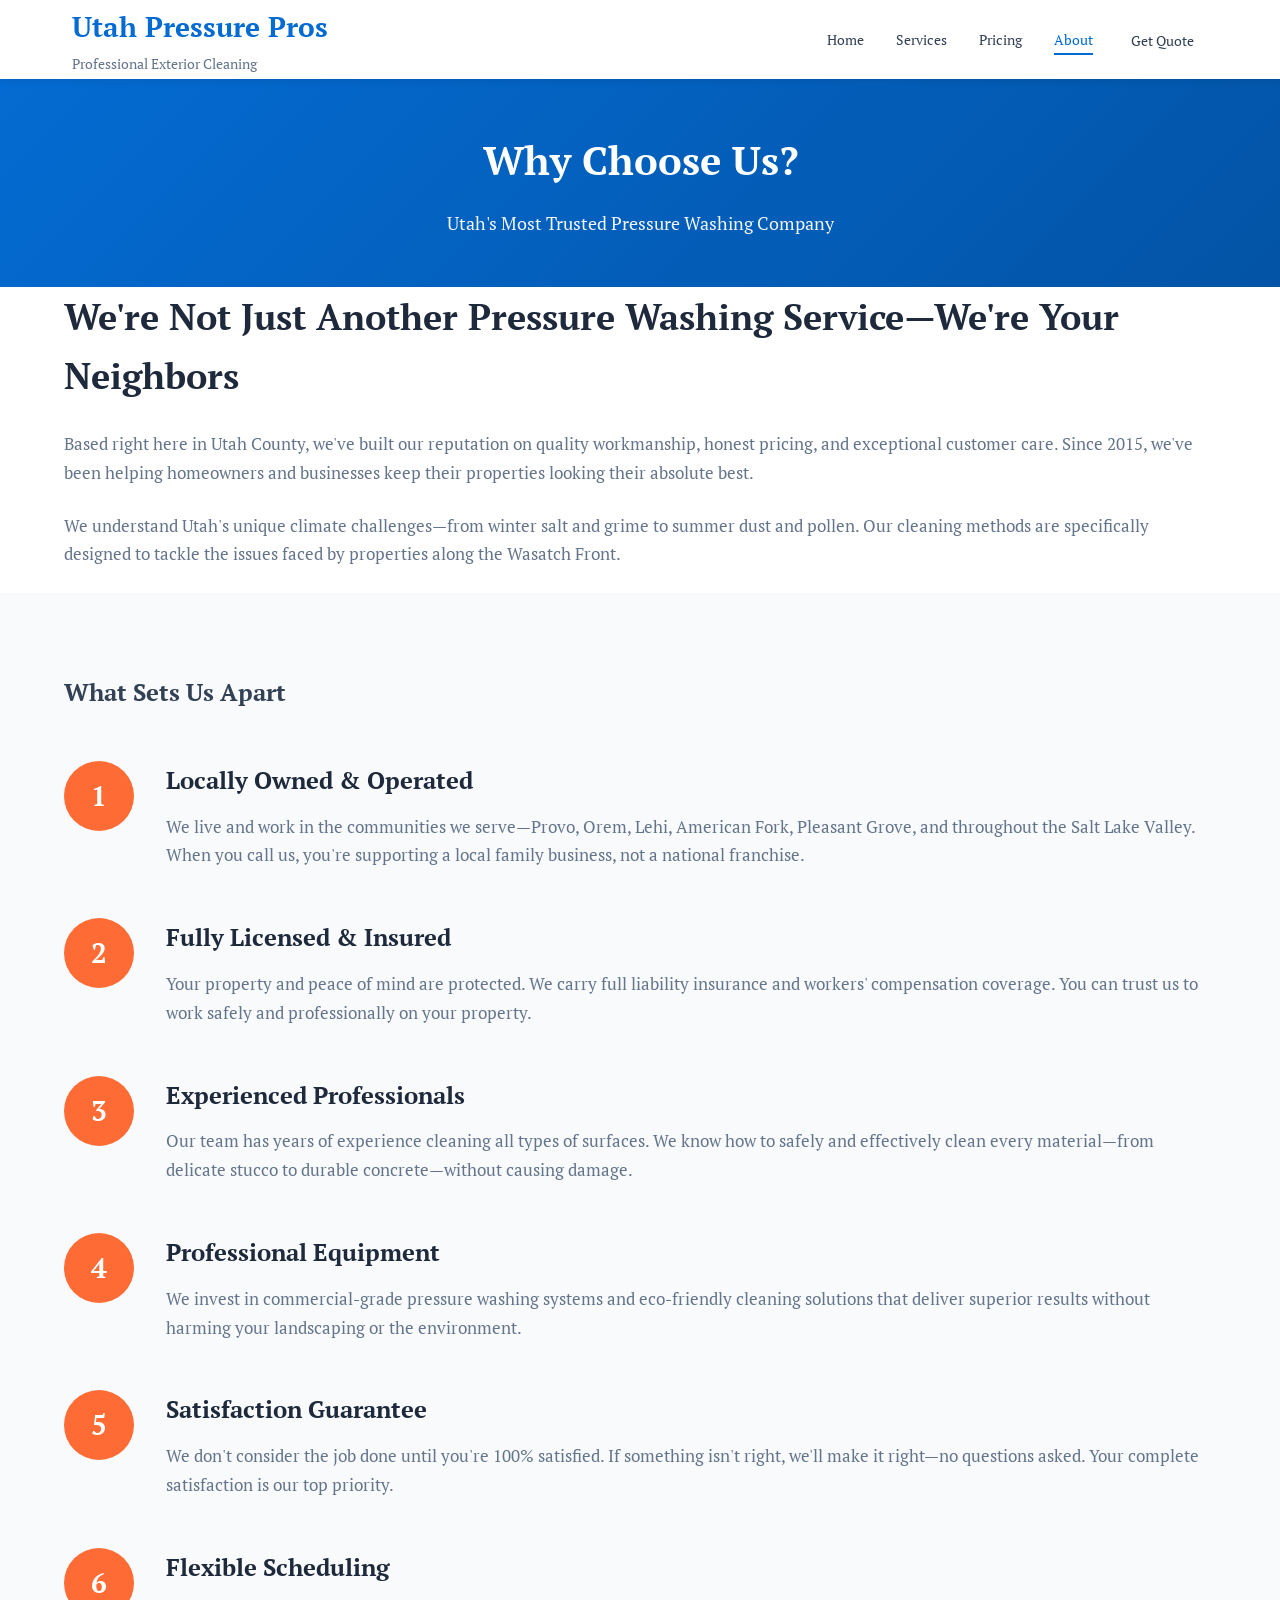
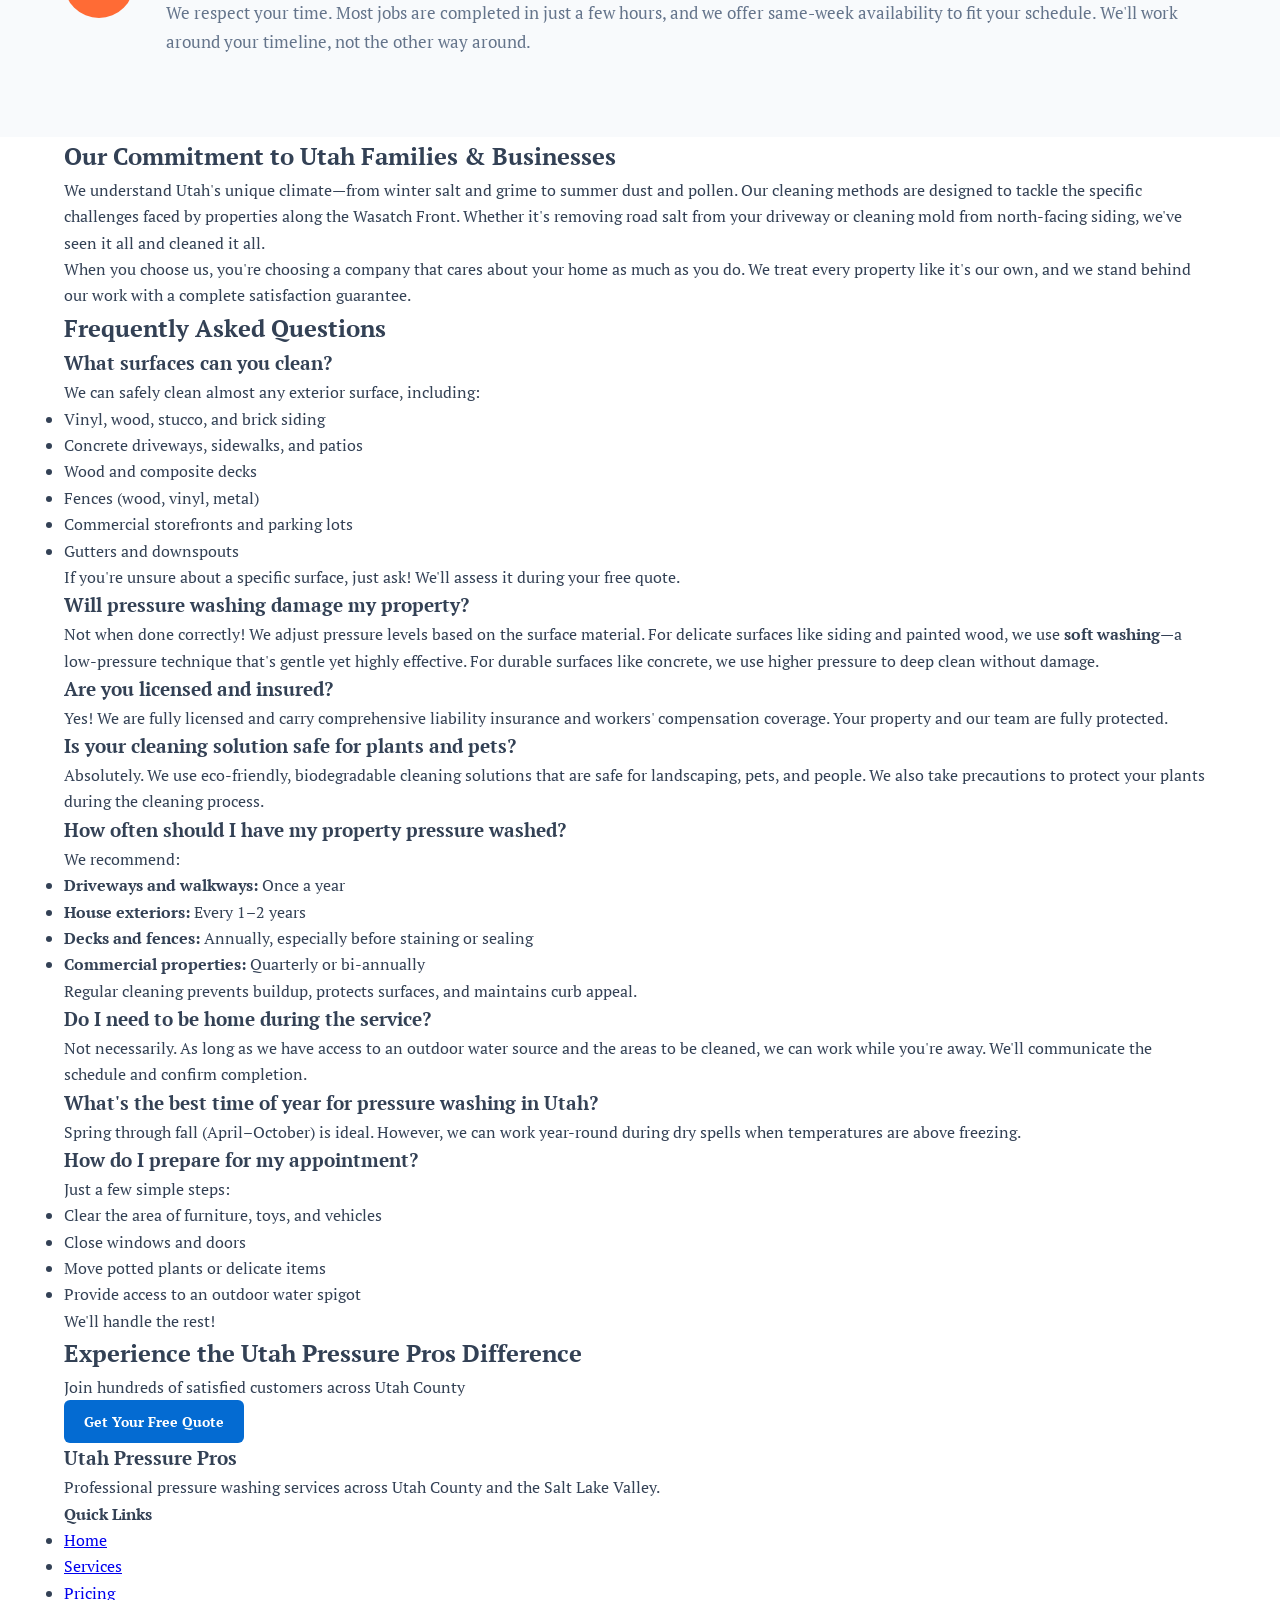
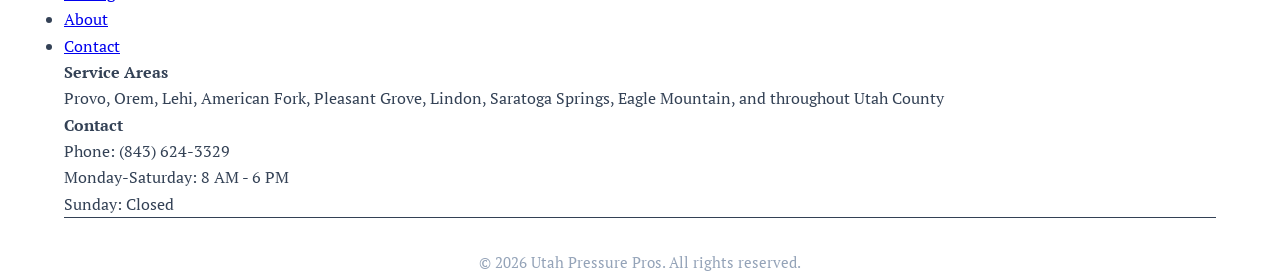
==== commit 226958de: "Update phone number to (843) 624-3329 across all pages and add background image support to service b" ====
--- a/about.html
+++ b/about.html
@@ -5,6 +5,9 @@
     <meta name="viewport" content="width=device-width, initial-scale=1.0">
     <title>About Us | Licensed Pressure Washing Pros in Utah County</title>
     <meta name="description" content="Utah's trusted pressure washing company. Locally owned, fully licensed & insured. Serving Provo, Orem, Lehi & Salt Lake Valley with pride since 2015.">
+    <link rel="preconnect" href="https://fonts.googleapis.com">
+    <link rel="preconnect" href="https://fonts.gstatic.com" crossorigin>
+    <link href="https://fonts.googleapis.com/css2?family=PT+Serif:wght@400;700&display=swap" rel="stylesheet">
     <link rel="stylesheet" href="styles.css">
 </head>
 <body>
@@ -53,7 +56,7 @@
             <div class="features-list">
 
                 <div class="feature-item">
-                    <div class="feature-icon-large">01</div>
+                    <div class="feature-icon-large">1</div>
                     <div class="feature-content">
                         <h3>Locally Owned & Operated</h3>
                         <p>We live and work in the communities we serve—Provo, Orem, Lehi, American Fork, Pleasant Grove, and throughout the Salt Lake Valley. When you call us, you're supporting a local family business, not a national franchise.</p>
@@ -61,7 +64,7 @@
                 </div>
 
                 <div class="feature-item">
-                    <div class="feature-icon-large">02</div>
+                    <div class="feature-icon-large">2</div>
                     <div class="feature-content">
                         <h3>Fully Licensed & Insured</h3>
                         <p>Your property and peace of mind are protected. We carry full liability insurance and workers' compensation coverage. You can trust us to work safely and professionally on your property.</p>
@@ -69,7 +72,7 @@
                 </div>
 
                 <div class="feature-item">
-                    <div class="feature-icon-large">03</div>
+                    <div class="feature-icon-large">3</div>
                     <div class="feature-content">
                         <h3>Experienced Professionals</h3>
                         <p>Our team has years of experience cleaning all types of surfaces. We know how to safely and effectively clean every material—from delicate stucco to durable concrete—without causing damage.</p>
@@ -77,7 +80,7 @@
                 </div>
 
                 <div class="feature-item">
-                    <div class="feature-icon-large">04</div>
+                    <div class="feature-icon-large">4</div>
                     <div class="feature-content">
                         <h3>Professional Equipment</h3>
                         <p>We invest in commercial-grade pressure washing systems and eco-friendly cleaning solutions that deliver superior results without harming your landscaping or the environment.</p>
@@ -85,7 +88,7 @@
                 </div>
 
                 <div class="feature-item">
-                    <div class="feature-icon-large">05</div>
+                    <div class="feature-icon-large">5</div>
                     <div class="feature-content">
                         <h3>Satisfaction Guarantee</h3>
                         <p>We don't consider the job done until you're 100% satisfied. If something isn't right, we'll make it right—no questions asked. Your complete satisfaction is our top priority.</p>
@@ -93,7 +96,7 @@
                 </div>
 
                 <div class="feature-item">
-                    <div class="feature-icon-large">06</div>
+                    <div class="feature-icon-large">6</div>
                     <div class="feature-content">
                         <h3>Flexible Scheduling</h3>
                         <p>We respect your time. Most jobs are completed in just a few hours, and we offer same-week availability to fit your schedule. We'll work around your timeline, not the other way around.</p>
@@ -220,7 +223,7 @@
                 </div>
                 <div class="footer-section">
                     <h4>Contact</h4>
-                    <p>Phone: (801) XXX-XXXX</p>
+                    <p>Phone: (843) 624-3329</p>
                     <p>Monday-Saturday: 8 AM - 6 PM</p>
                     <p>Sunday: Closed</p>
                 </div>
--- a/styles.css
+++ b/styles.css
@@ -17,7 +17,7 @@
 }
 
 body {
-    font-family: 'Inter', -apple-system, BlinkMacSystemFont, 'Segoe UI', 'Roboto', 'Oxygen', 'Ubuntu', 'Cantarell', sans-serif;
+    font-family: 'PT Serif', Georgia, 'Times New Roman', serif;
     line-height: 1.65;
     color: #334155;
     background-color: #ffffff;
@@ -118,6 +118,7 @@
     border: none;
     cursor: pointer;
     text-align: center;
+    font-family: 'PT Serif', Georgia, 'Times New Roman', serif;
 }
 
 .btn-primary {
@@ -209,7 +210,6 @@
 
 /* Hero Banner */
 .hero-banner {
-    background: linear-gradient(135deg, #046bd2 0%, #0354a6 100%);
     background-size: cover;
     background-position: center;
     background-repeat: no-repeat;
@@ -224,7 +224,7 @@
     left: 0;
     right: 0;
     bottom: 0;
-    background: rgba(4, 107, 210, 0.9);
+    background: linear-gradient(135deg, rgba(4, 107, 210, 0.65) 0%, rgba(3, 84, 166, 0.65) 100%);
 }
 
 .hero-banner .container {
@@ -309,6 +309,9 @@
 
 .service-box {
     background: #ffffff;
+    background-size: cover;
+    background-position: center;
+    background-repeat: no-repeat;
     padding: 0;
     border-radius: 8px;
     box-shadow: 0 2px 8px rgba(0, 0, 0, 0.08);
@@ -317,6 +320,22 @@
     overflow: hidden;
 }
 
+.service-box::before {
+    content: '';
+    position: absolute;
+    top: 0;
+    left: 0;
+    right: 0;
+    bottom: 0;
+    background: linear-gradient(180deg, rgba(255, 255, 255, 0.95) 0%, rgba(255, 255, 255, 0.98) 100%);
+    z-index: 1;
+}
+
+.service-box > * {
+    position: relative;
+    z-index: 2;
+}
+
 .service-image {
     width: 100%;
     height: 40px;
@@ -451,17 +470,18 @@
 }
 
 .reason-icon {
-    width: 60px;
-    height: 60px;
-    background: #046bd2;
-    color: #ffffff;
-    border-radius: 50%;
+    width: 80px;
+    height: 80px;
+    background: var(--secondary-orange);
+    color: #ffffff;
+    border-radius: 12px;
     display: flex;
     align-items: center;
     justify-content: center;
-    font-size: 1.75rem;
+    font-size: 2.5rem;
     font-weight: 700;
     margin: 0 auto 1.5rem;
+    line-height: 1;
 }
 
 .reason-card h3 {
@@ -797,23 +817,458 @@
 .form-field select,
 .form-field textarea {
     padding: 0.875rem;
-    border: 1px solid #cbd5e0;
-    border-radius: 6px;
+    border: 2px solid #e2e8f0;
+    border-radius: 8px;
     font-size: 1rem;
     font-family: inherit;
     background: #ffffff;
-    transition: border-color 0.3s;
+    transition: all 0.3s ease;
+    width: 100%;
+}
+
+.form-field select {
+    appearance: none;
+    background-image: url("data:image/svg+xml,%3Csvg width='12' height='8' viewBox='0 0 12 8' fill='none' xmlns='http://www.w3.org/2000/svg'%3E%3Cpath d='M1 1.5L6 6.5L11 1.5' stroke='%23046bd2' stroke-width='2' stroke-linecap='round' stroke-linejoin='round'/%3E%3C/svg%3E");
+    background-repeat: no-repeat;
+    background-position: right 1rem center;
+    padding-right: 3rem;
+    cursor: pointer;
+}
+
+.form-field select:hover {
+    border-color: var(--primary-blue);
+    background-color: #f8fafc;
 }
 
 .form-field input:focus,
 .form-field select:focus,
 .form-field textarea:focus {
     outline: none;
-    border-color: #046bd2;
+    border-color: var(--secondary-orange);
+    box-shadow: 0 0 0 3px rgba(255, 107, 53, 0.1);
 }
 
 .form-field textarea {
     resize: vertical;
+}
+
+/* Custom Checkboxes */
+.form-field input[type="checkbox"] {
+    appearance: none;
+    width: 20px;
+    height: 20px;
+    border: 2px solid #cbd5e0;
+    border-radius: 4px;
+    margin-right: 0.5rem;
+    cursor: pointer;
+    position: relative;
+    flex-shrink: 0;
+    transition: all 0.3s ease;
+}
+
+.form-field input[type="checkbox"]:hover {
+    border-color: var(--primary-blue);
+}
+
+.form-field input[type="checkbox"]:checked {
+    background-color: var(--secondary-orange);
+    border-color: var(--secondary-orange);
+}
+
+.form-field input[type="checkbox"]:checked::after {
+    content: '';
+    position: absolute;
+    left: 5px;
+    top: 2px;
+    width: 5px;
+    height: 10px;
+    border: solid white;
+    border-width: 0 2px 2px 0;
+    transform: rotate(45deg);
+}
+
+.form-field input[type="checkbox"]:focus {
+    outline: none;
+    box-shadow: 0 0 0 3px rgba(255, 107, 53, 0.1);
+}
+
+/* Contact Page Specific Styles */
+.contact-page-header {
+    background: linear-gradient(135deg, var(--primary-blue) 0%, var(--primary-blue-dark) 100%);
+    padding: 3rem 0;
+    position: relative;
+    overflow: hidden;
+    text-align: center;
+}
+
+.contact-page-header .hero-overlay {
+    background: linear-gradient(135deg, rgba(4, 107, 210, 0.95) 0%, rgba(3, 84, 166, 0.95) 100%);
+}
+
+.contact-page-header .container {
+    position: relative;
+    z-index: 2;
+}
+
+.contact-page-header h1 {
+    color: #ffffff;
+    font-size: 2.75rem;
+    font-weight: 700;
+    margin-bottom: 1rem;
+}
+
+.contact-page-header p {
+    color: rgba(255, 255, 255, 0.95);
+    font-size: 1.25rem;
+    max-width: 700px;
+    margin: 0 auto;
+}
+
+.contact-grid {
+    display: grid;
+    grid-template-columns: 2fr 1fr;
+    gap: 3rem;
+    align-items: start;
+}
+
+.contact-form-container {
+    background: #ffffff;
+    padding: 3rem;
+    border-radius: 12px;
+    box-shadow: 0 4px 20px rgba(0, 0, 0, 0.08);
+}
+
+.contact-form-container h2 {
+    font-size: 2rem;
+    font-weight: 700;
+    color: #1e293b;
+    margin-bottom: 0.75rem;
+}
+
+.form-intro {
+    color: #64748b;
+    margin-bottom: 2rem;
+    font-size: 1.0625rem;
+}
+
+.form-group {
+    margin-bottom: 1.5rem;
+}
+
+.form-group label {
+    display: block;
+    font-weight: 600;
+    color: #1e293b;
+    margin-bottom: 0.5rem;
+    font-size: 0.9375rem;
+}
+
+.form-group input,
+.form-group select,
+.form-group textarea {
+    width: 100%;
+    padding: 0.875rem 1rem;
+    border: 2px solid #e2e8f0;
+    border-radius: 8px;
+    font-size: 1rem;
+    font-family: inherit;
+    background: #ffffff;
+    transition: all 0.3s ease;
+}
+
+.form-group select {
+    appearance: none;
+    background-image: url("data:image/svg+xml,%3Csvg width='12' height='8' viewBox='0 0 12 8' fill='none' xmlns='http://www.w3.org/2000/svg'%3E%3Cpath d='M1 1.5L6 6.5L11 1.5' stroke='%23ff6b35' stroke-width='2' stroke-linecap='round' stroke-linejoin='round'/%3E%3C/svg%3E");
+    background-repeat: no-repeat;
+    background-position: right 1rem center;
+    padding-right: 3rem;
+    cursor: pointer;
+    color: #1e293b;
+    font-weight: 500;
+}
+
+.form-group select:hover {
+    border-color: var(--secondary-orange);
+    background-color: #fff5f2;
+}
+
+.form-group input:focus,
+.form-group select:focus,
+.form-group textarea:focus {
+    outline: none;
+    border-color: var(--secondary-orange);
+    box-shadow: 0 0 0 3px rgba(255, 107, 53, 0.1);
+}
+
+.form-group textarea {
+    resize: vertical;
+    min-height: 100px;
+}
+
+.checkbox-group {
+    display: grid;
+    grid-template-columns: 1fr 1fr;
+    gap: 0.75rem;
+    margin-top: 0.5rem;
+}
+
+.checkbox-label {
+    display: flex;
+    align-items: center;
+    font-weight: 400;
+    color: #475569;
+    cursor: pointer;
+    padding: 0.5rem;
+    border-radius: 6px;
+    transition: background-color 0.2s;
+}
+
+.checkbox-label:hover {
+    background-color: #f8fafc;
+}
+
+.checkbox-label input[type="checkbox"] {
+    appearance: none;
+    width: 22px;
+    height: 22px;
+    border: 2px solid #cbd5e0;
+    border-radius: 5px;
+    margin-right: 0.75rem;
+    cursor: pointer;
+    position: relative;
+    flex-shrink: 0;
+    transition: all 0.2s ease;
+    background: #ffffff;
+}
+
+.checkbox-label input[type="checkbox"]:hover {
+    border-color: var(--primary-blue);
+    box-shadow: 0 0 0 3px rgba(4, 107, 210, 0.1);
+}
+
+.checkbox-label input[type="checkbox"]:checked {
+    background-color: var(--secondary-orange);
+    border-color: var(--secondary-orange);
+}
+
+.checkbox-label input[type="checkbox"]:checked::after {
+    content: '';
+    position: absolute;
+    left: 50%;
+    top: 50%;
+    width: 5px;
+    height: 10px;
+    border: solid white;
+    border-width: 0 3px 3px 0;
+    transform: translate(-50%, -60%) rotate(45deg);
+}
+
+.form-note {
+    color: #64748b;
+    font-size: 0.875rem;
+    margin-top: 1.5rem;
+    text-align: center;
+}
+
+.contact-info-sidebar {
+    display: flex;
+    flex-direction: column;
+    gap: 1.5rem;
+}
+
+.contact-info-card {
+    background: #ffffff;
+    padding: 2rem;
+    border-radius: 12px;
+    box-shadow: 0 2px 12px rgba(0, 0, 0, 0.06);
+    border-left: 4px solid var(--secondary-orange);
+}
+
+.contact-info-card h3 {
+    font-size: 1.25rem;
+    font-weight: 700;
+    color: #1e293b;
+    margin-bottom: 1rem;
+}
+
+.phone-large {
+    font-size: 1.75rem;
+    font-weight: 700;
+    color: var(--primary-blue);
+    margin: 1rem 0;
+}
+
+.contact-note {
+    color: #64748b;
+    font-size: 0.9375rem;
+}
+
+.contact-info-card p {
+    color: #475569;
+    line-height: 1.6;
+    margin-bottom: 0.5rem;
+}
+
+.contact-info-card strong {
+    color: #1e293b;
+    font-weight: 600;
+}
+
+.service-areas-list {
+    list-style: none;
+    display: grid;
+    grid-template-columns: 1fr 1fr;
+    gap: 0.5rem;
+    color: #475569;
+}
+
+.service-areas-list li {
+    padding: 0.25rem 0;
+    font-size: 0.9375rem;
+}
+
+.service-areas-list li::before {
+    content: '✓ ';
+    color: var(--secondary-orange);
+    font-weight: 700;
+}
+
+.process-list {
+    list-style: none;
+    counter-reset: process-counter;
+    padding-left: 0;
+}
+
+.process-list li {
+    counter-increment: process-counter;
+    padding: 0.75rem 0 0.75rem 2.5rem;
+    position: relative;
+    color: #475569;
+    font-size: 0.9375rem;
+    line-height: 1.5;
+}
+
+.process-list li::before {
+    content: counter(process-counter);
+    position: absolute;
+    left: 0;
+    top: 0.625rem;
+    background: var(--secondary-orange);
+    color: #ffffff;
+    width: 28px;
+    height: 28px;
+    border-radius: 50%;
+    display: flex;
+    align-items: center;
+    justify-content: center;
+    font-weight: 700;
+    font-size: 0.875rem;
+}
+
+.trust-signals {
+    padding: 3rem 0;
+    background: #f8fafc;
+}
+
+.trust-grid {
+    display: grid;
+    grid-template-columns: repeat(4, 1fr);
+    gap: 2rem;
+}
+
+.trust-item {
+    text-align: center;
+    padding: 1.5rem;
+}
+
+.trust-item h4 {
+    font-size: 1.125rem;
+    font-weight: 700;
+    color: #1e293b;
+    margin-bottom: 0.5rem;
+}
+
+.trust-item p {
+    color: #64748b;
+    font-size: 0.9375rem;
+}
+
+/* Success Modal */
+.modal {
+    display: none;
+    position: fixed;
+    z-index: 2000;
+    left: 0;
+    top: 0;
+    width: 100%;
+    height: 100%;
+    background-color: rgba(0, 0, 0, 0.6);
+    align-items: center;
+    justify-content: center;
+}
+
+.modal-content {
+    background: #ffffff;
+    padding: 3rem;
+    border-radius: 16px;
+    max-width: 500px;
+    width: 90%;
+    box-shadow: 0 8px 32px rgba(0, 0, 0, 0.2);
+    text-align: center;
+    animation: modalSlideIn 0.3s ease;
+}
+
+@keyframes modalSlideIn {
+    from {
+        opacity: 0;
+        transform: translateY(-30px);
+    }
+    to {
+        opacity: 1;
+        transform: translateY(0);
+    }
+}
+
+.modal-header {
+    margin-bottom: 1.5rem;
+}
+
+.success-icon {
+    width: 70px;
+    height: 70px;
+    background: var(--secondary-orange);
+    color: #ffffff;
+    border-radius: 50%;
+    display: flex;
+    align-items: center;
+    justify-content: center;
+    font-size: 2.5rem;
+    font-weight: 700;
+    margin: 0 auto 1.5rem;
+}
+
+.modal-header h2 {
+    font-size: 1.75rem;
+    font-weight: 700;
+    color: #1e293b;
+    margin: 0;
+}
+
+.modal-body {
+    margin-bottom: 2rem;
+}
+
+.modal-body p {
+    color: #64748b;
+    font-size: 1.0625rem;
+    line-height: 1.6;
+    margin-bottom: 1rem;
+}
+
+.modal-note {
+    font-size: 0.9375rem;
+    color: #94a3b8;
+    font-style: italic;
 }
 
 /* Footer */
